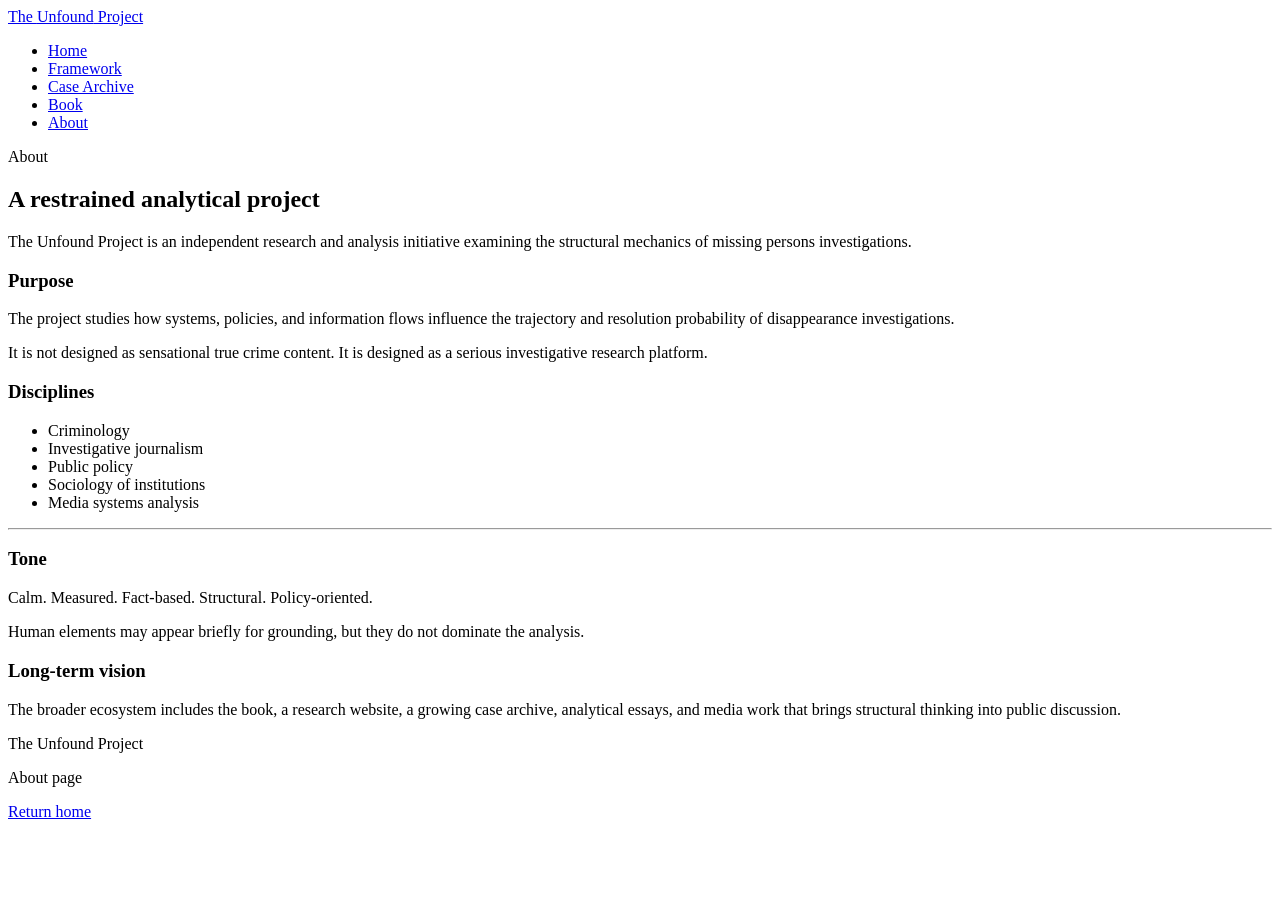
==== about.html @ e3934d45 "Add files via upload" ====
<!DOCTYPE html>
<html lang="en">
<head>
  <meta charset="UTF-8">
  <meta name="viewport" content="width=device-width, initial-scale=1.0">
  <title>About | The Unfound Project</title>
  <meta name="description" content="About The Unfound Project.">
  <link rel="stylesheet" href="assets/css/styles.css">
</head>
<body>
  <header class="site-header">
    <div class="container nav-wrap">
      <a class="brand" href="index.html">The <span>Unfound</span> Project</a>
      <nav>
        <ul>
          <li><a href="index.html">Home</a></li>
          <li><a href="framework.html">Framework</a></li>
          <li><a href="cases/index.html">Case Archive</a></li>
          <li><a href="book.html">Book</a></li>
          <li><a class="active" href="about.html">About</a></li>
        </ul>
      </nav>
    </div>
  </header>

  <section class="section">
    <div class="container">
      <div class="section-head">
        <div class="kicker">About</div>
        <h1 style="max-width:none;">A restrained analytical project</h1>
        <p class="lead">The Unfound Project is an independent research and analysis initiative examining the structural mechanics of missing persons investigations.</p>
      </div>
      <div class="grid two">
        <article class="card">
          <h3>Purpose</h3>
          <p>The project studies how systems, policies, and information flows influence the trajectory and resolution probability of disappearance investigations.</p>
          <p>It is not designed as sensational true crime content. It is designed as a serious investigative research platform.</p>
        </article>
        <article class="card">
          <h3>Disciplines</h3>
          <ul class="clean">
            <li>Criminology</li>
            <li>Investigative journalism</li>
            <li>Public policy</li>
            <li>Sociology of institutions</li>
            <li>Media systems analysis</li>
          </ul>
        </article>
      </div>
      <hr class="rule">
      <div class="grid two">
        <article class="card">
          <h3>Tone</h3>
          <p>Calm. Measured. Fact-based. Structural. Policy-oriented.</p>
          <p>Human elements may appear briefly for grounding, but they do not dominate the analysis.</p>
        </article>
        <article class="card">
          <h3>Long-term vision</h3>
          <p>The broader ecosystem includes the book, a research website, a growing case archive, analytical essays, and media work that brings structural thinking into public discussion.</p>
        </article>
      </div>
    </div>
  </section>

  <footer class="footer">
    <div class="container footer-grid">
      <div><div class="brand">The <span>Unfound</span> Project</div><p class="small">About page</p></div>
      <div class="small"><a href="index.html">Return home</a></div>
    </div>
  </footer>
</body>
</html>
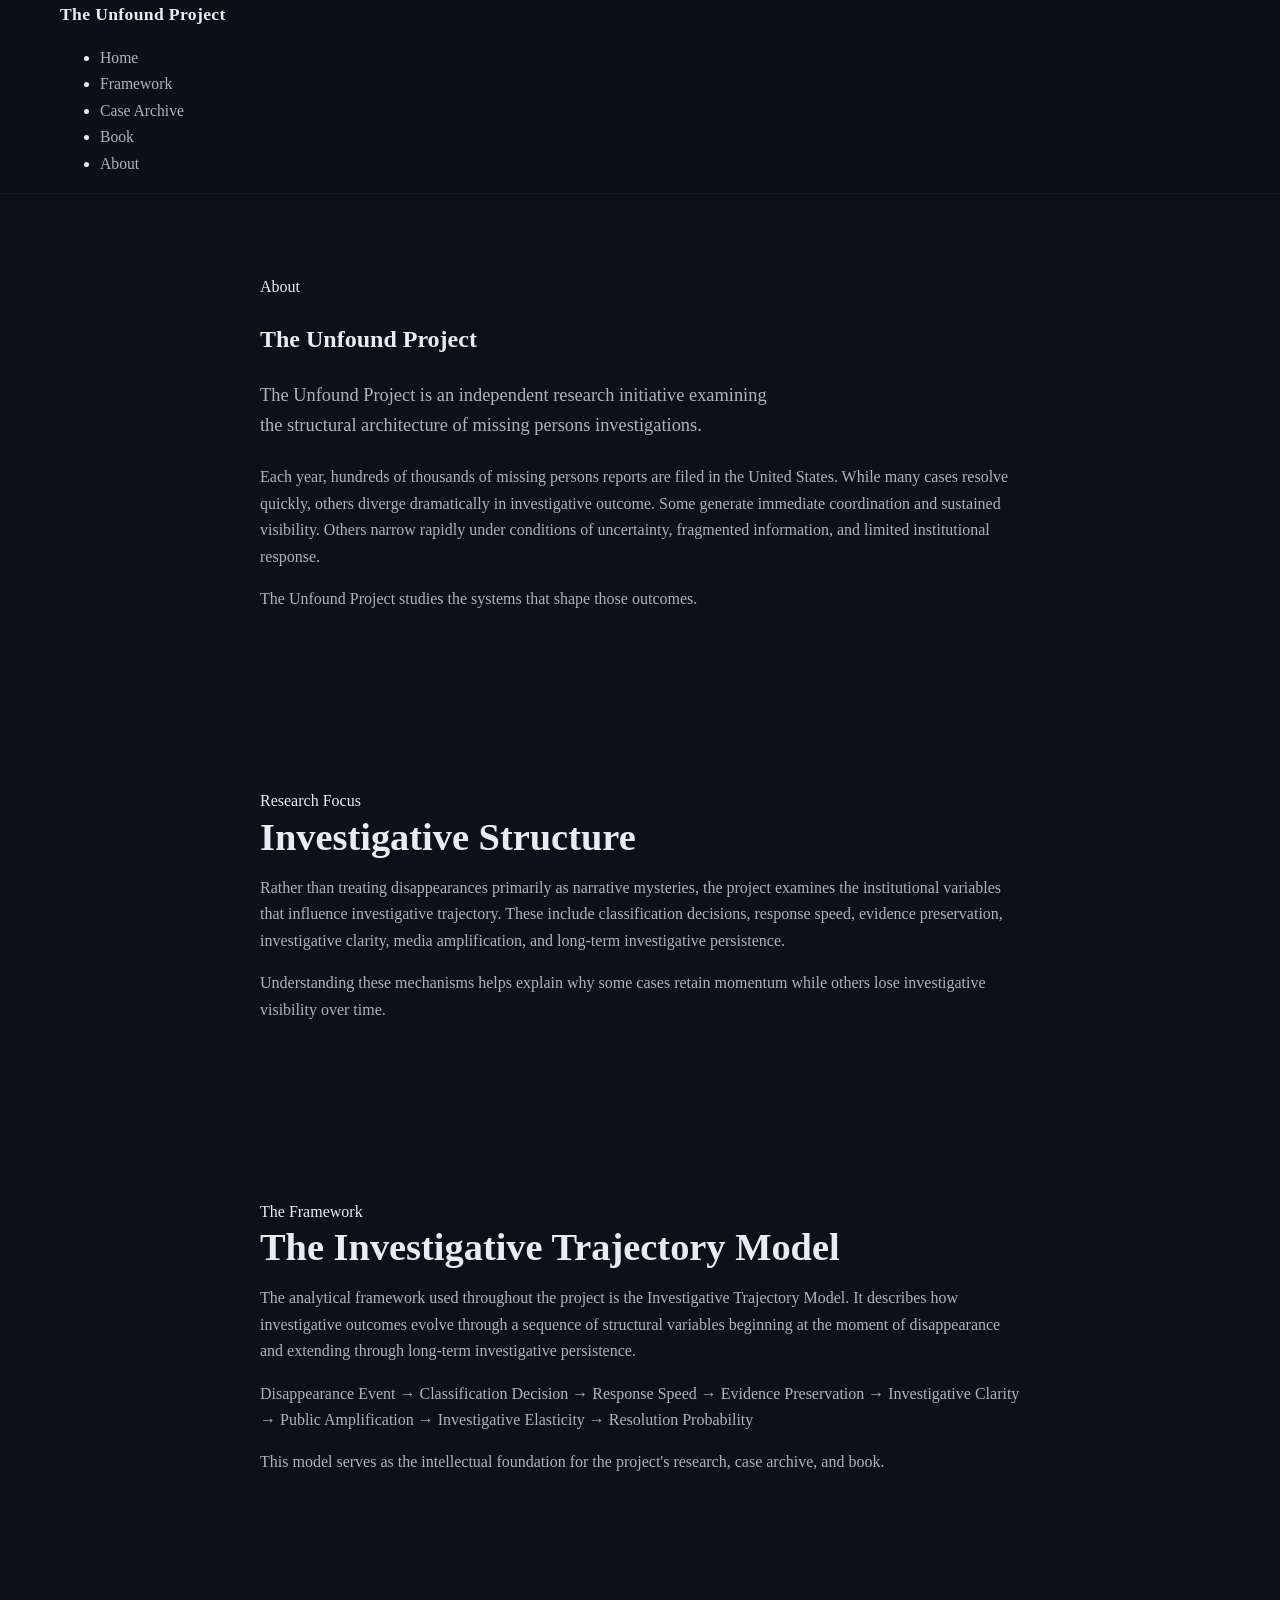
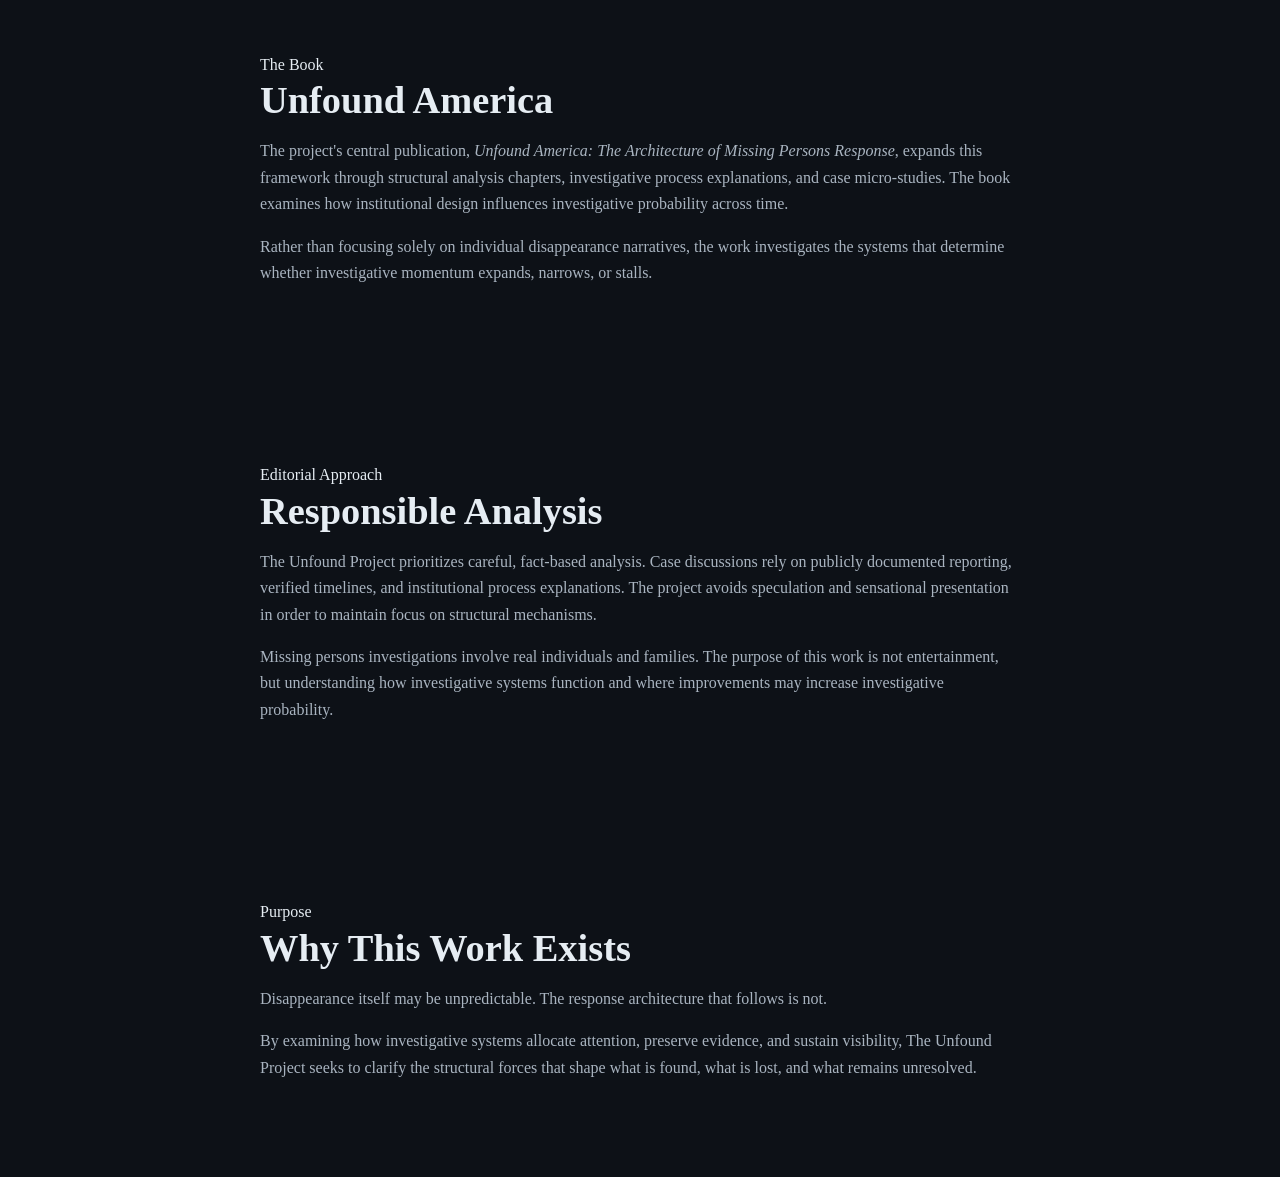
==== commit 0d742a6d: "Update about.html" ====
--- a/about.html
+++ b/about.html
@@ -1,72 +1,159 @@
 <!DOCTYPE html>
 <html lang="en">
 <head>
-  <meta charset="UTF-8">
-  <meta name="viewport" content="width=device-width, initial-scale=1.0">
-  <title>About | The Unfound Project</title>
-  <meta name="description" content="About The Unfound Project.">
-  <link rel="stylesheet" href="assets/css/styles.css">
+<meta charset="UTF-8">
+<meta name="viewport" content="width=device-width, initial-scale=1.0">
+<title>About | The Unfound Project</title>
+<link rel="stylesheet" href="styles.css">
 </head>
+
 <body>
-  <header class="site-header">
-    <div class="container nav-wrap">
-      <a class="brand" href="index.html">The <span>Unfound</span> Project</a>
-      <nav>
-        <ul>
-          <li><a href="index.html">Home</a></li>
-          <li><a href="framework.html">Framework</a></li>
-          <li><a href="cases/index.html">Case Archive</a></li>
-          <li><a href="book.html">Book</a></li>
-          <li><a class="active" href="about.html">About</a></li>
-        </ul>
-      </nav>
-    </div>
-  </header>
 
-  <section class="section">
-    <div class="container">
-      <div class="section-head">
-        <div class="kicker">About</div>
-        <h1 style="max-width:none;">A restrained analytical project</h1>
-        <p class="lead">The Unfound Project is an independent research and analysis initiative examining the structural mechanics of missing persons investigations.</p>
-      </div>
-      <div class="grid two">
-        <article class="card">
-          <h3>Purpose</h3>
-          <p>The project studies how systems, policies, and information flows influence the trajectory and resolution probability of disappearance investigations.</p>
-          <p>It is not designed as sensational true crime content. It is designed as a serious investigative research platform.</p>
-        </article>
-        <article class="card">
-          <h3>Disciplines</h3>
-          <ul class="clean">
-            <li>Criminology</li>
-            <li>Investigative journalism</li>
-            <li>Public policy</li>
-            <li>Sociology of institutions</li>
-            <li>Media systems analysis</li>
-          </ul>
-        </article>
-      </div>
-      <hr class="rule">
-      <div class="grid two">
-        <article class="card">
-          <h3>Tone</h3>
-          <p>Calm. Measured. Fact-based. Structural. Policy-oriented.</p>
-          <p>Human elements may appear briefly for grounding, but they do not dominate the analysis.</p>
-        </article>
-        <article class="card">
-          <h3>Long-term vision</h3>
-          <p>The broader ecosystem includes the book, a research website, a growing case archive, analytical essays, and media work that brings structural thinking into public discussion.</p>
-        </article>
-      </div>
-    </div>
-  </section>
+<header class="site-header">
+<div class="container nav-wrap">
 
-  <footer class="footer">
-    <div class="container footer-grid">
-      <div><div class="brand">The <span>Unfound</span> Project</div><p class="small">About page</p></div>
-      <div class="small"><a href="index.html">Return home</a></div>
-    </div>
-  </footer>
+<a class="brand" href="index.html">
+The <span>Unfound</span> Project
+</a>
+
+<nav>
+<ul>
+<li><a href="index.html">Home</a></li>
+<li><a href="framework.html">Framework</a></li>
+<li><a href="cases.html">Case Archive</a></li>
+<li><a href="book.html">Book</a></li>
+<li><a class="active" href="about.html">About</a></li>
+</ul>
+</nav>
+
+</div>
+</header>
+
+<main>
+
+<section class="section">
+<div class="container narrow">
+
+<div class="kicker">About</div>
+<h1>The Unfound Project</h1>
+
+<p class="lead">
+The Unfound Project is an independent research initiative examining the structural architecture of missing persons investigations.
+</p>
+
+<p>
+Each year, hundreds of thousands of missing persons reports are filed in the United States. While many cases resolve quickly, others diverge dramatically in investigative outcome. Some generate immediate coordination and sustained visibility. Others narrow rapidly under conditions of uncertainty, fragmented information, and limited institutional response.
+</p>
+
+<p>
+The Unfound Project studies the systems that shape those outcomes.
+</p>
+
+</div>
+</section>
+
+
+<section class="section alt">
+<div class="container narrow">
+
+<div class="kicker">Research Focus</div>
+<h2>Investigative Structure</h2>
+
+<p>
+Rather than treating disappearances primarily as narrative mysteries, the project examines the institutional variables that influence investigative trajectory. These include classification decisions, response speed, evidence preservation, investigative clarity, media amplification, and long-term investigative persistence.
+</p>
+
+<p>
+Understanding these mechanisms helps explain why some cases retain momentum while others lose investigative visibility over time.
+</p>
+
+</div>
+</section>
+
+
+<section class="section">
+<div class="container narrow">
+
+<div class="kicker">The Framework</div>
+<h2>The Investigative Trajectory Model</h2>
+
+<p>
+The analytical framework used throughout the project is the Investigative Trajectory Model. It describes how investigative outcomes evolve through a sequence of structural variables beginning at the moment of disappearance and extending through long-term investigative persistence.
+</p>
+
+<p>
+Disappearance Event  
+→ Classification Decision  
+→ Response Speed  
+→ Evidence Preservation  
+→ Investigative Clarity  
+→ Public Amplification  
+→ Investigative Elasticity  
+→ Resolution Probability
+</p>
+
+<p>
+This model serves as the intellectual foundation for the project's research, case archive, and book.
+</p>
+
+</div>
+</section>
+
+
+<section class="section alt">
+<div class="container narrow">
+
+<div class="kicker">The Book</div>
+<h2>Unfound America</h2>
+
+<p>
+The project's central publication, <em>Unfound America: The Architecture of Missing Persons Response</em>, expands this framework through structural analysis chapters, investigative process explanations, and case micro-studies. The book examines how institutional design influences investigative probability across time.
+</p>
+
+<p>
+Rather than focusing solely on individual disappearance narratives, the work investigates the systems that determine whether investigative momentum expands, narrows, or stalls.
+</p>
+
+</div>
+</section>
+
+
+<section class="section">
+<div class="container narrow">
+
+<div class="kicker">Editorial Approach</div>
+<h2>Responsible Analysis</h2>
+
+<p>
+The Unfound Project prioritizes careful, fact-based analysis. Case discussions rely on publicly documented reporting, verified timelines, and institutional process explanations. The project avoids speculation and sensational presentation in order to maintain focus on structural mechanisms.
+</p>
+
+<p>
+Missing persons investigations involve real individuals and families. The purpose of this work is not entertainment, but understanding how investigative systems function and where improvements may increase investigative probability.
+</p>
+
+</div>
+</section>
+
+
+<section class="section alt">
+<div class="container narrow">
+
+<div class="kicker">Purpose</div>
+<h2>Why This Work Exists</h2>
+
+<p>
+Disappearance itself may be unpredictable. The response architecture that follows is not.
+</p>
+
+<p>
+By examining how investigative systems allocate attention, preserve evidence, and sustain visibility, The Unfound Project seeks to clarify the structural forces that shape what is found, what is lost, and what remains unresolved.
+</p>
+
+</div>
+</section>
+
+</main>
+
 </body>
 </html>
--- a/styles.css
+++ b/styles.css
@@ -0,0 +1,463 @@
+:root {
+  --bg: #0d1117;
+  --bg-soft: #111827;
+  --panel: #161b22;
+  --panel-2: #1c2330;
+  --text: #e6edf3;
+  --muted: #a9b4c0;
+  --line: #2b3442;
+  --accent: #d8b36a;
+  --accent-soft: rgba(216, 179, 106, 0.12);
+  --max: 1160px;
+  --narrow: 760px;
+  --radius: 18px;
+  --shadow: 0 20px 60px rgba(0, 0, 0, 0.35);
+}
+
+* {
+  box-sizing: border-box;
+}
+
+html {
+  scroll-behavior: smooth;
+}
+
+body {
+  margin: 0;
+  font-family: Georgia, "Times New Roman", serif;
+  background: var(--bg);
+  color: var(--text);
+  line-height: 1.65;
+}
+
+a {
+  color: inherit;
+  text-decoration: none;
+}
+
+.container {
+  width: min(var(--max), calc(100% - 2rem));
+  margin: 0 auto;
+}
+
+.narrow {
+  width: min(var(--narrow), 100%);
+}
+
+.site-header {
+  position: sticky;
+  top: 0;
+  z-index: 20;
+  background: rgba(13, 17, 23, 0.9);
+  backdrop-filter: blur(12px);
+  border-bottom: 1px solid rgba(255, 255, 255, 0.05);
+}
+
+.nav {
+  display: flex;
+  justify-content: space-between;
+  align-items: center;
+  min-height: 72px;
+  gap: 1rem;
+}
+
+.brand {
+  font-size: 1.1rem;
+  font-weight: 700;
+  letter-spacing: 0.02em;
+}
+
+nav {
+  display: flex;
+  gap: 1.25rem;
+  flex-wrap: wrap;
+}
+
+nav a {
+  color: var(--muted);
+  font-size: 0.98rem;
+}
+
+nav a:hover,
+.footer-links a:hover,
+.text-link:hover {
+  color: var(--text);
+}
+
+.hero {
+  padding: 6rem 0 4rem;
+  background:
+    radial-gradient(circle at top right, rgba(216, 179, 106, 0.16), transparent 34%),
+    linear-gradient(180deg, #0f1520 0%, var(--bg) 70%);
+}
+
+.hero-grid {
+  display: grid;
+  grid-template-columns: 1.15fr 0.85fr;
+  gap: 2rem;
+  align-items: center;
+}
+
+.eyebrow,
+.section-kicker,
+.panel-label {
+  color: var(--accent);
+  text-transform: uppercase;
+  letter-spacing: 0.12em;
+  font-size: 0.75rem;
+  font-weight: 700;
+  margin: 0 0 0.9rem;
+}
+
+.hero h1 {
+  font-size: clamp(2.4rem, 5vw, 4.4rem);
+  line-height: 1.08;
+  margin: 0 0 1.2rem;
+  max-width: 12ch;
+}
+
+.lead {
+  color: var(--muted);
+  font-size: 1.15rem;
+  max-width: 58ch;
+  margin-bottom: 1.5rem;
+}
+
+.thesis {
+  font-size: 1.25rem;
+  margin-bottom: 1.8rem;
+}
+
+.thesis span {
+  color: var(--accent);
+}
+
+.hero-actions {
+  display: flex;
+  flex-wrap: wrap;
+  gap: 0.9rem;
+}
+
+.button {
+  display: inline-block;
+  padding: 0.9rem 1.25rem;
+  border-radius: 999px;
+  font-size: 0.95rem;
+  font-weight: 700;
+  transition: transform 0.2s ease, opacity 0.2s ease, background 0.2s ease;
+}
+
+.button:hover {
+  transform: translateY(-1px);
+}
+
+.button.primary {
+  background: var(--accent);
+  color: #111;
+}
+
+.button.secondary {
+  background: transparent;
+  color: var(--text);
+  border: 1px solid var(--line);
+}
+
+.hero-panel .panel,
+.book-card,
+.framework-card,
+.case-card {
+  background: linear-gradient(180deg, var(--panel) 0%, var(--panel-2) 100%);
+  border: 1px solid var(--line);
+  border-radius: var(--radius);
+  box-shadow: var(--shadow);
+}
+
+.panel {
+  padding: 1.5rem;
+}
+
+.panel h2 {
+  margin: 0 0 1rem;
+  font-size: 1.3rem;
+}
+
+.trajectory {
+  list-style: none;
+  padding: 0;
+  margin: 0;
+}
+
+.trajectory li {
+  position: relative;
+  padding: 0.8rem 0 0.8rem 1rem;
+  border-bottom: 1px solid rgba(255, 255, 255, 0.06);
+}
+
+.trajectory li:last-child {
+  border-bottom: none;
+}
+
+.trajectory li::before {
+  content: "↓";
+  position: absolute;
+  left: 0;
+  color: var(--accent);
+}
+
+.section {
+  padding: 5rem 0;
+}
+
+.section-dark {
+  background: var(--bg-soft);
+  border-top: 1px solid rgba(255, 255, 255, 0.04);
+  border-bottom: 1px solid rgba(255, 255, 255, 0.04);
+}
+
+.section-heading {
+  margin-bottom: 2rem;
+  max-width: 58ch;
+}
+
+.section h2 {
+  font-size: clamp(1.9rem, 3vw, 3rem);
+  line-height: 1.15;
+  margin: 0 0 1rem;
+}
+
+.section p {
+  color: var(--muted);
+}
+
+.framework-grid,
+.case-grid {
+  display: grid;
+  grid-template-columns: repeat(3, 1fr);
+  gap: 1.25rem;
+}
+
+.framework-card,
+.case-card {
+  padding: 1.4rem;
+}
+
+.step-number {
+  display: inline-block;
+  margin-bottom: 0.8rem;
+  color: var(--accent);
+  font-size: 0.85rem;
+  font-weight: 700;
+  letter-spacing: 0.08em;
+}
+
+.framework-card h3,
+.case-card h3 {
+  margin: 0 0 0.7rem;
+  font-size: 1.15rem;
+}
+
+.center-link {
+  margin-top: 1.5rem;
+}
+
+.text-link {
+  color: var(--accent);
+  font-weight: 700;
+}
+
+.two-col {
+  display: grid;
+  grid-template-columns: 1fr 0.8fr;
+  gap: 2rem;
+  align-items: center;
+}
+
+.book-subtitle {
+  color: var(--accent) !important;
+  font-style: italic;
+  margin-top: -0.2rem;
+}
+
+.book-cover-placeholder {
+  aspect-ratio: 2 / 3;
+  width: 100%;
+  max-width: 320px;
+  margin-left: auto;
+  border-radius: 20px;
+  border: 1px solid var(--line);
+  background:
+    linear-gradient(180deg, rgba(216, 179, 106, 0.12), rgba(255, 255, 255, 0.02)),
+    #11161f;
+  display: grid;
+  place-items: center;
+  box-shadow: var(--shadow);
+}
+
+.book-cover-inner {
+  width: calc(100% - 2rem);
+  height: calc(100% - 2rem);
+  border: 1px solid rgba(216, 179, 106, 0.3);
+  border-radius: 14px;
+  padding: 1.5rem;
+  display: flex;
+  flex-direction: column;
+  justify-content: space-between;
+}
+
+.cover-top {
+  color: var(--text);
+  font-weight: 700;
+  font-size: 1.55rem;
+  line-height: 1.1;
+  letter-spacing: 0.03em;
+}
+
+.cover-middle {
+  color: var(--muted);
+  font-size: 0.95rem;
+}
+
+.cover-bottom {
+  color: var(--accent);
+  font-size: 0.9rem;
+  text-transform: uppercase;
+  letter-spacing: 0.08em;
+}
+
+.tag-list {
+  display: flex;
+  flex-wrap: wrap;
+  gap: 0.75rem;
+  margin-top: 1.2rem;
+}
+
+.tag-list span {
+  border: 1px solid var(--line);
+  background: var(--accent-soft);
+  color: var(--text);
+  padding: 0.65rem 0.9rem;
+  border-radius: 999px;
+  font-size: 0.92rem;
+}
+
+.site-footer {
+  padding: 2rem 0 3rem;
+  border-top: 1px solid rgba(255, 255, 255, 0.05);
+  background: #0a0f15;
+}
+
+.footer-inner {
+  display: flex;
+  justify-content: space-between;
+  gap: 1.5rem;
+  align-items: flex-start;
+}
+
+.footer-inner p {
+  margin: 0.45rem 0 0;
+  color: var(--muted);
+}
+
+.footer-links {
+  display: flex;
+  gap: 1rem;
+  flex-wrap: wrap;
+  color: var(--muted);
+}
+
+@media (max-width: 960px) {
+  .hero-grid,
+  .two-col,
+  .framework-grid,
+  .case-grid {
+    grid-template-columns: 1fr;
+  }
+
+  .hero {
+    padding-top: 4.5rem;
+  }
+
+  .hero h1 {
+    max-width: 100%;
+  }
+
+  .book-cover-placeholder {
+    margin-left: 0;
+  }
+
+  .footer-inner {
+    flex-direction: column;
+  }
+}
+
+@media (max-width: 640px) {
+  .nav {
+    flex-direction: column;
+    align-items: flex-start;
+    padding: 0.9rem 0;
+  }
+
+  nav {
+    gap: 0.8rem;
+  }
+
+  .section,
+  .hero {
+    padding-left: 0;
+    padding-right: 0;
+  }
+}
+.diagram{
+display:flex;
+flex-direction:column;
+align-items:center;
+gap:.6rem;
+margin-top:2rem;
+}
+
+.diagram-step{
+width:min(520px,100%);
+padding:1rem 1.3rem;
+text-align:center;
+border-radius:14px;
+background:linear-gradient(180deg,var(--panel) 0%,var(--panel-2) 100%);
+border:1px solid var(--line);
+box-shadow:var(--shadow);
+font-weight:700;
+}
+
+.diagram-arrow{
+font-size:1.4rem;
+color:var(--accent);
+line-height:1;
+}
+
+.figure img{
+  max-width: 900px;
+  width: 100%;
+  height: auto;
+  display: block;
+  margin: 0 auto;
+  border-radius: 10px;
+}
+
+.book-cover-live{
+  width:100%;
+  max-width:420px;
+  height:auto;
+  display:block;
+  margin-left:auto;
+  border-radius:18px;
+  box-shadow:0 25px 60px rgba(0,0,0,.45);
+}
+
+.hero-book-cover{
+  width:100%;
+  max-width:420px;
+  height:auto;
+  display:block;
+  margin-left:auto;
+  border-radius:22px;
+  box-shadow:0 30px 80px rgba(0,0,0,.5);
+  border:1px solid var(--line);
+}
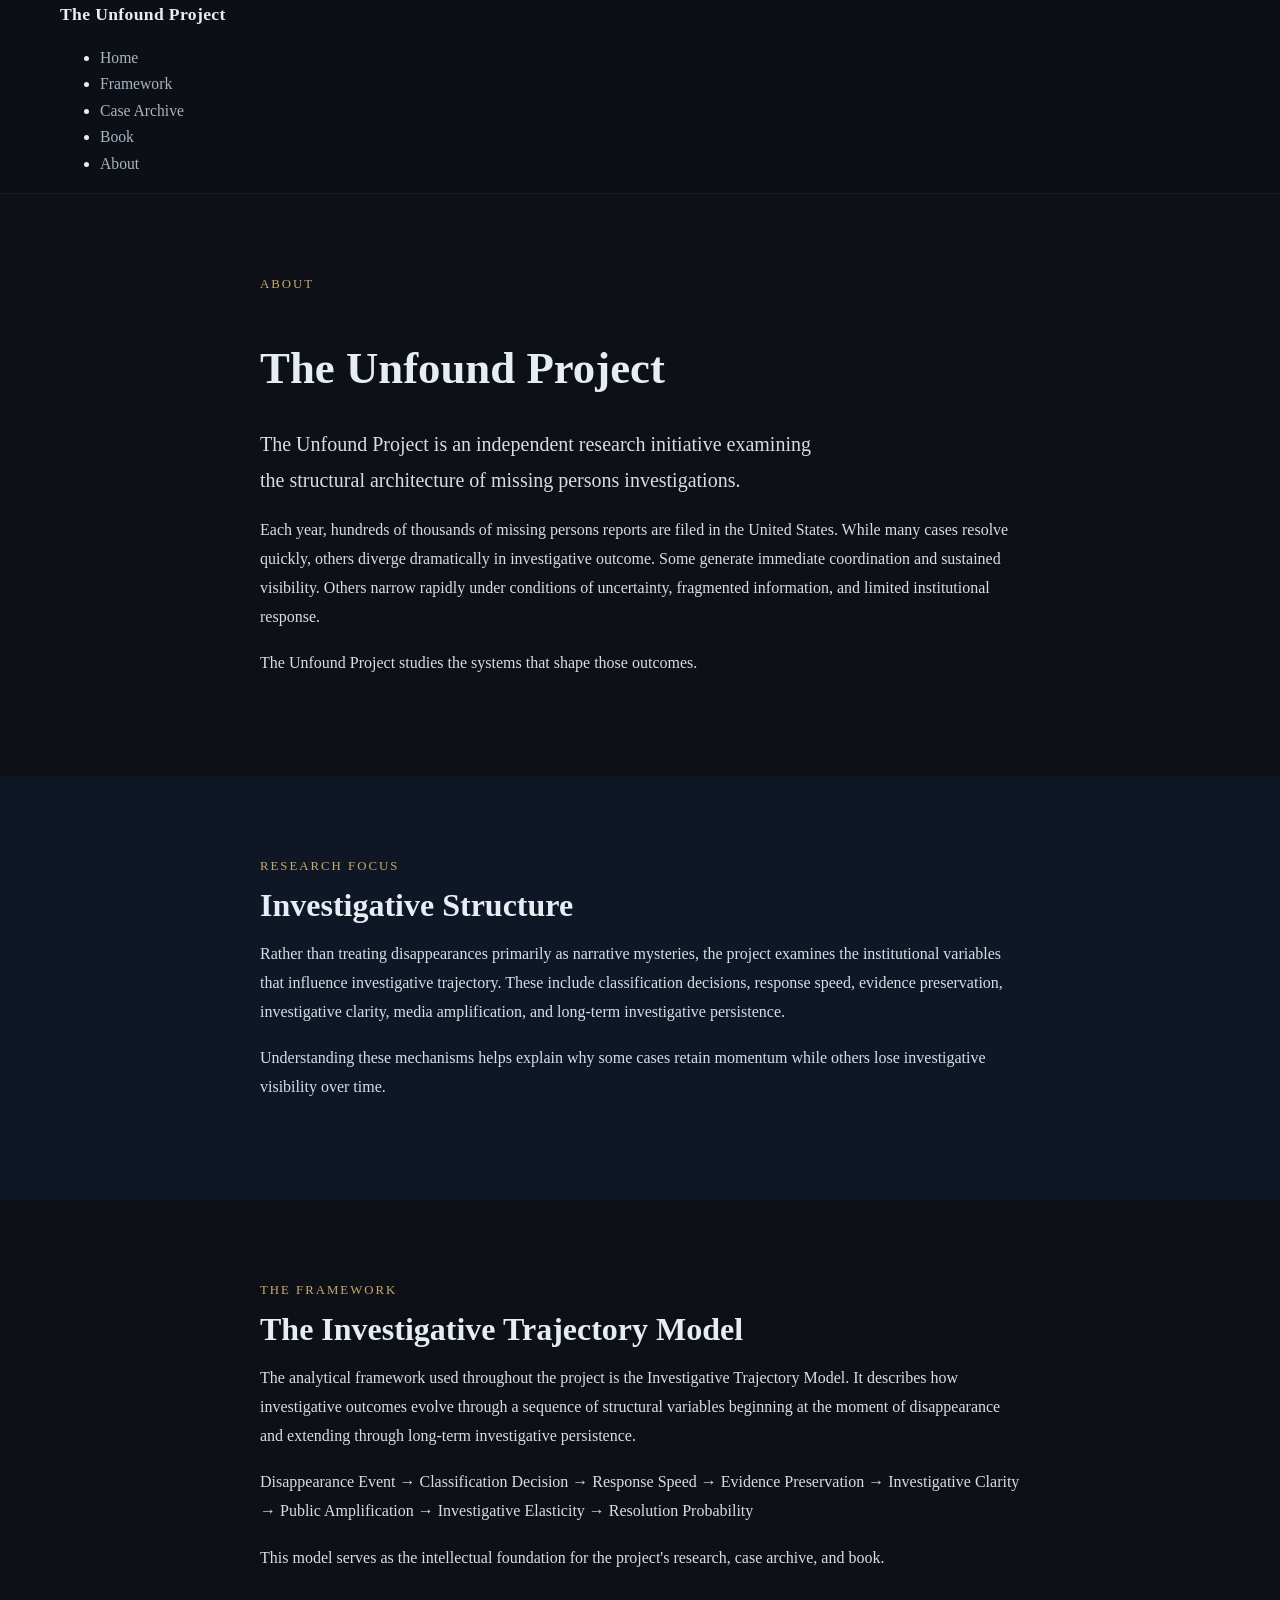
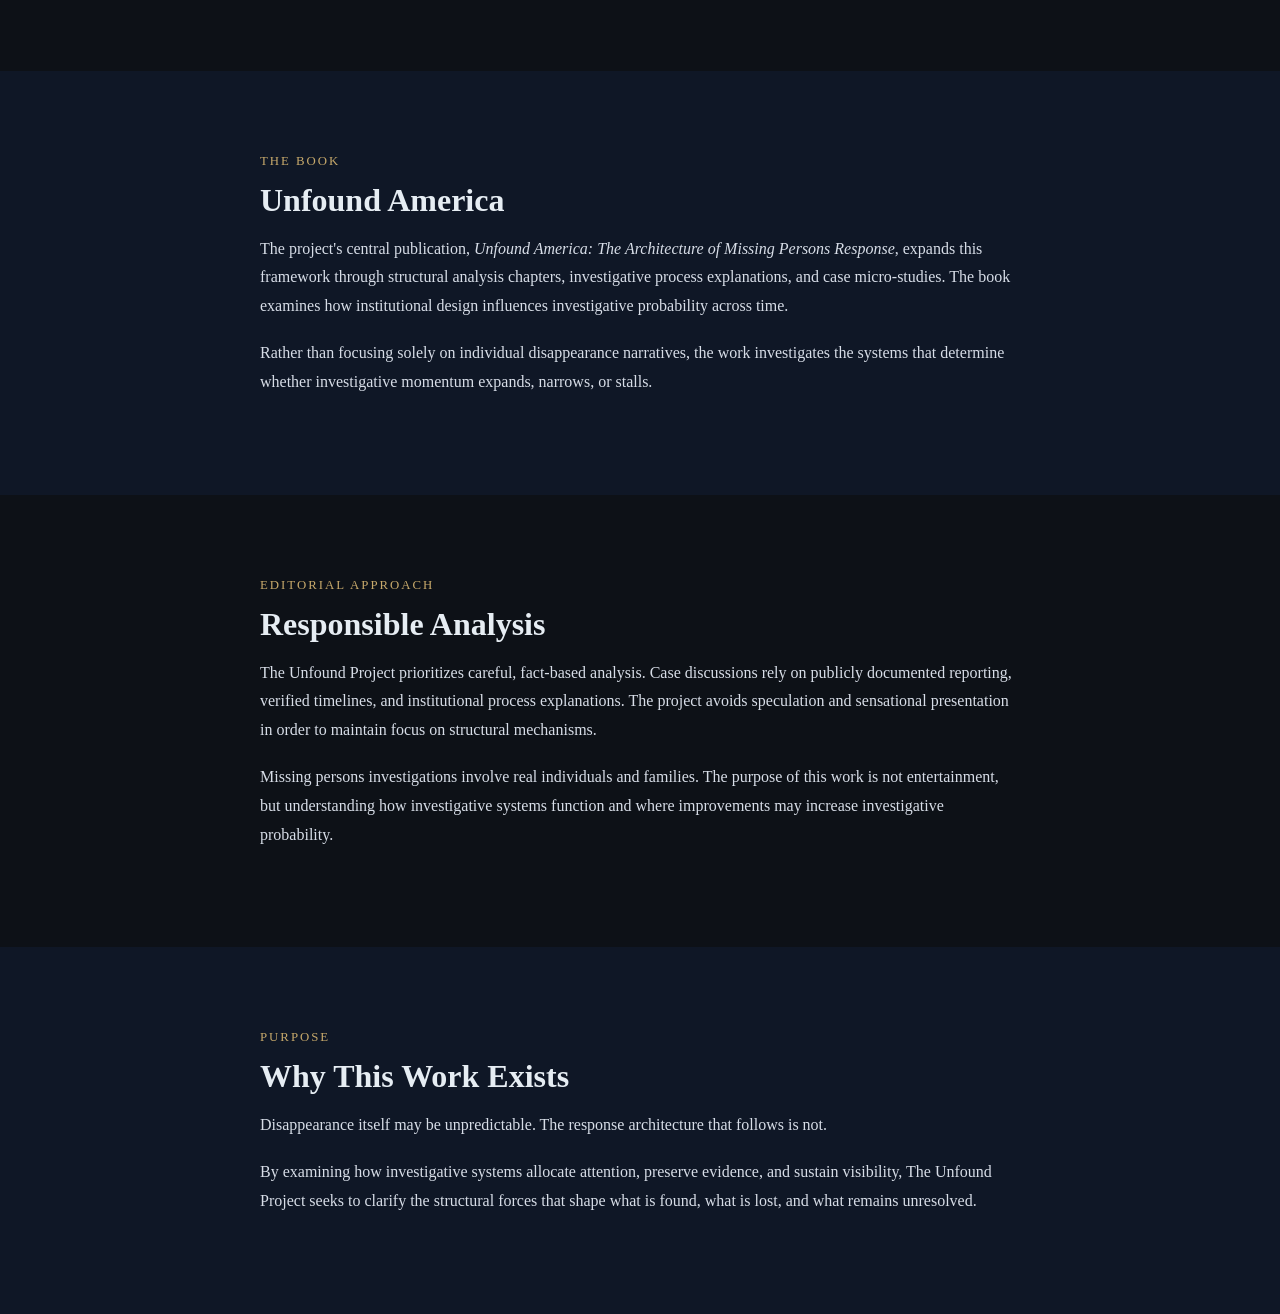
==== commit 5c593493: "Update about.html" ====
--- a/about.html
+++ b/about.html
@@ -6,7 +6,12 @@
 <title>About | The Unfound Project</title>
 <link rel="stylesheet" href="styles.css">
 </head>
-
+<meta charset="UTF-8">
+<meta name="viewport" content="width=device-width, initial-scale=1.0">
+<title>About | The Unfound Project</title>
+<link rel="stylesheet" href="styles.css">
+</head>
+  
 <body>
 
 <header class="site-header">
--- a/styles.css
+++ b/styles.css
@@ -461,3 +461,47 @@
   box-shadow:0 30px 80px rgba(0,0,0,.5);
   border:1px solid var(--line);
 }
+
+.section{
+padding:80px 20px;
+}
+
+.section.alt{
+background:#0f1726;
+}
+
+.narrow{
+max-width:800px;
+margin:auto;
+}
+
+.kicker{
+text-transform:uppercase;
+letter-spacing:2px;
+font-size:.8rem;
+color:#c7a96b;
+margin-bottom:10px;
+}
+
+.lead{
+font-size:1.25rem;
+line-height:1.7;
+color:#e3e8ef;
+margin-bottom:20px;
+}
+
+.section h1{
+font-size:2.8rem;
+margin-bottom:20px;
+}
+
+.section h2{
+font-size:2rem;
+margin-bottom:15px;
+}
+
+.section p{
+line-height:1.8;
+margin-bottom:18px;
+color:#d7dde7;
+}
--- a/styles.css
+++ b/styles.css
@@ -461,3 +461,47 @@
   box-shadow:0 30px 80px rgba(0,0,0,.5);
   border:1px solid var(--line);
 }
+
+.section{
+padding:80px 20px;
+}
+
+.section.alt{
+background:#0f1726;
+}
+
+.narrow{
+max-width:800px;
+margin:auto;
+}
+
+.kicker{
+text-transform:uppercase;
+letter-spacing:2px;
+font-size:.8rem;
+color:#c7a96b;
+margin-bottom:10px;
+}
+
+.lead{
+font-size:1.25rem;
+line-height:1.7;
+color:#e3e8ef;
+margin-bottom:20px;
+}
+
+.section h1{
+font-size:2.8rem;
+margin-bottom:20px;
+}
+
+.section h2{
+font-size:2rem;
+margin-bottom:15px;
+}
+
+.section p{
+line-height:1.8;
+margin-bottom:18px;
+color:#d7dde7;
+}
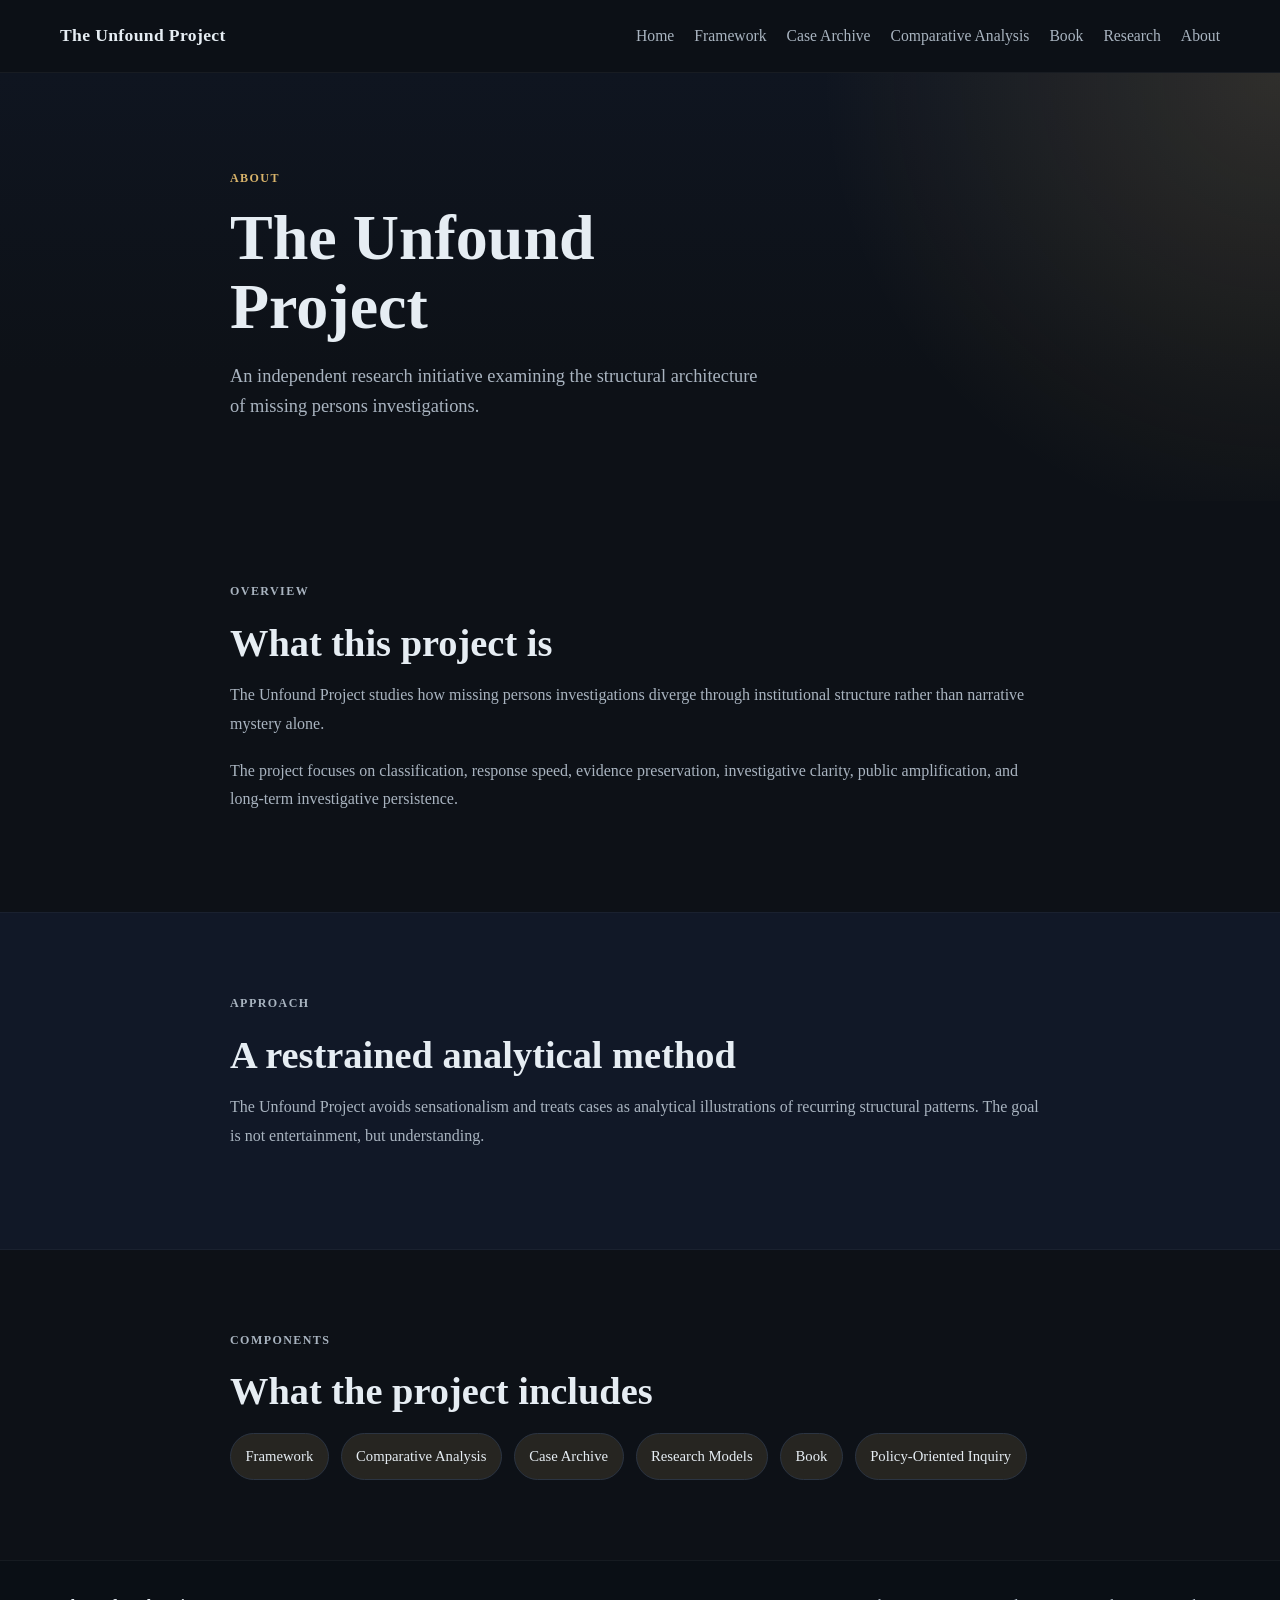
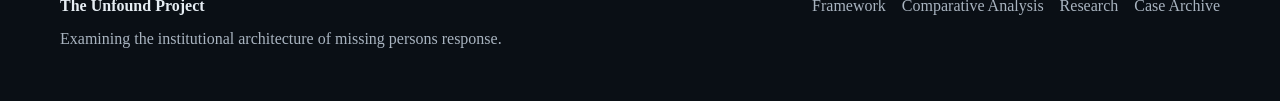
==== commit cca34410: "Update about.html" ====
--- a/about.html
+++ b/about.html
@@ -1,164 +1,98 @@
 <!DOCTYPE html>
 <html lang="en">
 <head>
-<meta charset="UTF-8">
-<meta name="viewport" content="width=device-width, initial-scale=1.0">
-<title>About | The Unfound Project</title>
-<link rel="stylesheet" href="styles.css">
+  <meta charset="UTF-8" />
+  <meta name="viewport" content="width=device-width, initial-scale=1.0" />
+  <title>About | The Unfound Project</title>
+  <meta
+    name="description"
+    content="About The Unfound Project, an independent research initiative examining the structural architecture of missing persons investigations."
+  />
+  <link rel="stylesheet" href="styles.css" />
 </head>
-<meta charset="UTF-8">
-<meta name="viewport" content="width=device-width, initial-scale=1.0">
-<title>About | The Unfound Project</title>
-<link rel="stylesheet" href="styles.css">
-</head>
-  
 <body>
+  <header class="site-header">
+    <div class="container nav">
+      <div class="brand">The Unfound Project</div>
+      <nav>
+        <a href="index.html">Home</a>
+        <a href="framework.html">Framework</a>
+        <a href="cases.html">Case Archive</a>
+        <a href="analysis.html">Comparative Analysis</a>
+        <a href="book.html">Book</a>
+        <a href="research.html">Research</a>
+        <a href="about.html">About</a>
+      </nav>
+    </div>
+  </header>
 
-<header class="site-header">
-<div class="container nav-wrap">
+  <main>
+    <section class="hero research-hero">
+      <div class="container narrow">
+        <p class="eyebrow">About</p>
+        <h1>The Unfound Project</h1>
+        <p class="lead">
+          An independent research initiative examining the structural architecture of missing persons investigations.
+        </p>
+      </div>
+    </section>
 
-<a class="brand" href="index.html">
-The <span>Unfound</span> Project
-</a>
+    <section class="section">
+      <div class="container narrow">
+        <p class="section-kicker">Overview</p>
+        <h2>What this project is</h2>
+        <p>
+          The Unfound Project studies how missing persons investigations diverge through
+          institutional structure rather than narrative mystery alone.
+        </p>
+        <p>
+          The project focuses on classification, response speed, evidence preservation,
+          investigative clarity, public amplification, and long-term investigative persistence.
+        </p>
+      </div>
+    </section>
 
-<nav>
-<ul>
-<li><a href="index.html">Home</a></li>
-<li><a href="framework.html">Framework</a></li>
-<li><a href="cases.html">Case Archive</a></li>
-<li><a href="book.html">Book</a></li>
-<li><a class="active" href="about.html">About</a></li>
-</ul>
-</nav>
+    <section class="section section-dark">
+      <div class="container narrow">
+        <p class="section-kicker">Approach</p>
+        <h2>A restrained analytical method</h2>
+        <p>
+          The Unfound Project avoids sensationalism and treats cases as analytical
+          illustrations of recurring structural patterns. The goal is not entertainment,
+          but understanding.
+        </p>
+      </div>
+    </section>
 
-</div>
-</header>
+    <section class="section">
+      <div class="container narrow">
+        <p class="section-kicker">Components</p>
+        <h2>What the project includes</h2>
+        <div class="tag-list">
+          <span>Framework</span>
+          <span>Comparative Analysis</span>
+          <span>Case Archive</span>
+          <span>Research Models</span>
+          <span>Book</span>
+          <span>Policy-Oriented Inquiry</span>
+        </div>
+      </div>
+    </section>
+  </main>
 
-<main>
-
-<section class="section">
-<div class="container narrow">
-
-<div class="kicker">About</div>
-<h1>The Unfound Project</h1>
-
-<p class="lead">
-The Unfound Project is an independent research initiative examining the structural architecture of missing persons investigations.
-</p>
-
-<p>
-Each year, hundreds of thousands of missing persons reports are filed in the United States. While many cases resolve quickly, others diverge dramatically in investigative outcome. Some generate immediate coordination and sustained visibility. Others narrow rapidly under conditions of uncertainty, fragmented information, and limited institutional response.
-</p>
-
-<p>
-The Unfound Project studies the systems that shape those outcomes.
-</p>
-
-</div>
-</section>
-
-
-<section class="section alt">
-<div class="container narrow">
-
-<div class="kicker">Research Focus</div>
-<h2>Investigative Structure</h2>
-
-<p>
-Rather than treating disappearances primarily as narrative mysteries, the project examines the institutional variables that influence investigative trajectory. These include classification decisions, response speed, evidence preservation, investigative clarity, media amplification, and long-term investigative persistence.
-</p>
-
-<p>
-Understanding these mechanisms helps explain why some cases retain momentum while others lose investigative visibility over time.
-</p>
-
-</div>
-</section>
-
-
-<section class="section">
-<div class="container narrow">
-
-<div class="kicker">The Framework</div>
-<h2>The Investigative Trajectory Model</h2>
-
-<p>
-The analytical framework used throughout the project is the Investigative Trajectory Model. It describes how investigative outcomes evolve through a sequence of structural variables beginning at the moment of disappearance and extending through long-term investigative persistence.
-</p>
-
-<p>
-Disappearance Event  
-→ Classification Decision  
-→ Response Speed  
-→ Evidence Preservation  
-→ Investigative Clarity  
-→ Public Amplification  
-→ Investigative Elasticity  
-→ Resolution Probability
-</p>
-
-<p>
-This model serves as the intellectual foundation for the project's research, case archive, and book.
-</p>
-
-</div>
-</section>
-
-
-<section class="section alt">
-<div class="container narrow">
-
-<div class="kicker">The Book</div>
-<h2>Unfound America</h2>
-
-<p>
-The project's central publication, <em>Unfound America: The Architecture of Missing Persons Response</em>, expands this framework through structural analysis chapters, investigative process explanations, and case micro-studies. The book examines how institutional design influences investigative probability across time.
-</p>
-
-<p>
-Rather than focusing solely on individual disappearance narratives, the work investigates the systems that determine whether investigative momentum expands, narrows, or stalls.
-</p>
-
-</div>
-</section>
-
-
-<section class="section">
-<div class="container narrow">
-
-<div class="kicker">Editorial Approach</div>
-<h2>Responsible Analysis</h2>
-
-<p>
-The Unfound Project prioritizes careful, fact-based analysis. Case discussions rely on publicly documented reporting, verified timelines, and institutional process explanations. The project avoids speculation and sensational presentation in order to maintain focus on structural mechanisms.
-</p>
-
-<p>
-Missing persons investigations involve real individuals and families. The purpose of this work is not entertainment, but understanding how investigative systems function and where improvements may increase investigative probability.
-</p>
-
-</div>
-</section>
-
-
-<section class="section alt">
-<div class="container narrow">
-
-<div class="kicker">Purpose</div>
-<h2>Why This Work Exists</h2>
-
-<p>
-Disappearance itself may be unpredictable. The response architecture that follows is not.
-</p>
-
-<p>
-By examining how investigative systems allocate attention, preserve evidence, and sustain visibility, The Unfound Project seeks to clarify the structural forces that shape what is found, what is lost, and what remains unresolved.
-</p>
-
-</div>
-</section>
-
-</main>
-
+  <footer class="site-footer">
+    <div class="container footer-inner">
+      <div>
+        <strong>The Unfound Project</strong>
+        <p>Examining the institutional architecture of missing persons response.</p>
+      </div>
+      <div class="footer-links">
+        <a href="framework.html">Framework</a>
+        <a href="analysis.html">Comparative Analysis</a>
+        <a href="research.html">Research</a>
+        <a href="cases.html">Case Archive</a>
+      </div>
+    </div>
+  </footer>
 </body>
 </html>
--- a/styles.css
+++ b/styles.css
@@ -9,7 +9,7 @@
   --accent: #d8b36a;
   --accent-soft: rgba(216, 179, 106, 0.12);
   --max: 1160px;
-  --narrow: 760px;
+  --narrow: 820px;
   --radius: 18px;
   --shadow: 0 20px 60px rgba(0, 0, 0, 0.35);
 }
@@ -35,6 +35,12 @@
   text-decoration: none;
 }
 
+img {
+  max-width: 100%;
+  height: auto;
+  display: block;
+}
+
 .container {
   width: min(var(--max), calc(100% - 2rem));
   margin: 0 auto;
@@ -42,7 +48,10 @@
 
 .narrow {
   width: min(var(--narrow), 100%);
-}
+  margin: 0 auto;
+}
+
+/* HEADER */
 
 .site-header {
   position: sticky;
@@ -76,6 +85,7 @@
 nav a {
   color: var(--muted);
   font-size: 0.98rem;
+  transition: color 0.2s ease;
 }
 
 nav a:hover,
@@ -83,6 +93,40 @@
 .text-link:hover {
   color: var(--text);
 }
+
+/* TYPOGRAPHY */
+
+.eyebrow,
+.section-kicker,
+.panel-label,
+.kicker,
+.meta-label {
+  color: var(--accent);
+  text-transform: uppercase;
+  letter-spacing: 0.12em;
+  font-size: 0.75rem;
+  font-weight: 700;
+  margin: 0 0 0.9rem;
+}
+
+.section h1 {
+  font-size: 2.8rem;
+  margin: 0 0 20px;
+}
+
+.section h2 {
+  font-size: clamp(1.9rem, 3vw, 3rem);
+  line-height: 1.15;
+  margin: 0 0 1rem;
+}
+
+.section p {
+  color: var(--muted);
+  line-height: 1.8;
+  margin-bottom: 18px;
+}
+
+/* HERO */
 
 .hero {
   padding: 6rem 0 4rem;
@@ -98,17 +142,6 @@
   align-items: center;
 }
 
-.eyebrow,
-.section-kicker,
-.panel-label {
-  color: var(--accent);
-  text-transform: uppercase;
-  letter-spacing: 0.12em;
-  font-size: 0.75rem;
-  font-weight: 700;
-  margin: 0 0 0.9rem;
-}
-
 .hero h1 {
   font-size: clamp(2.4rem, 5vw, 4.4rem);
   line-height: 1.08;
@@ -162,10 +195,26 @@
   border: 1px solid var(--line);
 }
 
+.hero-book-cover {
+  width: 100%;
+  max-width: 420px;
+  margin-left: auto;
+  border-radius: 22px;
+  box-shadow: 0 30px 80px rgba(0, 0, 0, 0.5);
+  border: 1px solid var(--line);
+}
+
+/* PANELS / CARDS */
+
 .hero-panel .panel,
 .book-card,
 .framework-card,
-.case-card {
+.case-card,
+.method-item,
+.exhibit-card,
+.source-item,
+.status-item,
+.timeline-item {
   background: linear-gradient(180deg, var(--panel) 0%, var(--panel-2) 100%);
   border: 1px solid var(--line);
   border-radius: var(--radius);
@@ -181,6 +230,8 @@
   font-size: 1.3rem;
 }
 
+/* SIMPLE TRAJECTORY LIST */
+
 .trajectory {
   list-style: none;
   padding: 0;
@@ -204,8 +255,10 @@
   color: var(--accent);
 }
 
+/* SECTIONS */
+
 .section {
-  padding: 5rem 0;
+  padding: 80px 20px;
 }
 
 .section-dark {
@@ -214,20 +267,61 @@
   border-bottom: 1px solid rgba(255, 255, 255, 0.04);
 }
 
+.section.alt {
+  background: #0f1726;
+}
+
 .section-heading {
   margin-bottom: 2rem;
   max-width: 58ch;
 }
 
-.section h2 {
-  font-size: clamp(1.9rem, 3vw, 3rem);
-  line-height: 1.15;
-  margin: 0 0 1rem;
-}
-
-.section p {
-  color: var(--muted);
-}
+/* MODEL EXPLANATION + DIAGRAM */
+
+.framework-visual {
+  padding: 70px 20px 30px;
+  background: #071225;
+  text-align: center;
+}
+
+.section-title {
+  font-size: 2.4rem;
+  margin-bottom: 16px;
+}
+
+.section-intro {
+  max-width: 760px;
+  margin: 0 auto;
+  line-height: 1.8;
+  color: #d7dde7;
+}
+
+.model-diagram-section {
+  padding: 20px 20px 90px;
+  background: #040b17;
+}
+
+.diagram-container {
+  max-width: 1100px;
+  margin: 0 auto;
+}
+
+.trajectory-diagram-large {
+  display: flex;
+  justify-content: center;
+  align-items: center;
+}
+
+.trajectory-diagram-large img {
+  width: 100%;
+  max-width: 920px;
+  height: auto;
+  border-radius: 16px;
+  background: #ffffff;
+  box-shadow: 0 30px 80px rgba(0, 0, 0, 0.45);
+}
+
+/* FRAMEWORK / CASE GRID */
 
 .framework-grid,
 .case-grid {
@@ -251,11 +345,25 @@
 }
 
 .framework-card h3,
-.case-card h3 {
+.case-card h3,
+.exhibit-card h3,
+.method-item h3,
+.source-item h3,
+.status-item h3,
+.timeline-item h3 {
   margin: 0 0 0.7rem;
   font-size: 1.15rem;
 }
 
+.case-card h3 a {
+  color: var(--text);
+  transition: color 0.2s ease;
+}
+
+.case-card h3 a:hover {
+  color: var(--accent);
+}
+
 .center-link {
   margin-top: 1.5rem;
 }
@@ -264,6 +372,8 @@
   color: var(--accent);
   font-weight: 700;
 }
+
+/* TWO COLUMN */
 
 .two-col {
   display: grid;
@@ -271,11 +381,25 @@
   gap: 2rem;
   align-items: center;
 }
+
+/* BOOK */
 
 .book-subtitle {
   color: var(--accent) !important;
   font-style: italic;
   margin-top: -0.2rem;
+}
+
+.book-card {
+  padding: 1.25rem;
+}
+
+.book-cover-live {
+  width: 100%;
+  max-width: 420px;
+  margin-left: auto;
+  border-radius: 18px;
+  box-shadow: 0 25px 60px rgba(0, 0, 0, 0.45);
 }
 
 .book-cover-placeholder {
@@ -324,6 +448,8 @@
   letter-spacing: 0.08em;
 }
 
+/* TAGS */
+
 .tag-list {
   display: flex;
   flex-wrap: wrap;
@@ -340,6 +466,224 @@
   font-size: 0.92rem;
 }
 
+/* OPTIONAL SIMPLE DIAGRAM BLOCKS */
+
+.diagram {
+  display: flex;
+  flex-direction: column;
+  align-items: center;
+  gap: 0.6rem;
+  margin-top: 2rem;
+}
+
+.diagram-step {
+  width: min(520px, 100%);
+  padding: 1rem 1.3rem;
+  text-align: center;
+  border-radius: 14px;
+  background: linear-gradient(180deg, var(--panel) 0%, var(--panel-2) 100%);
+  border: 1px solid var(--line);
+  box-shadow: var(--shadow);
+  font-weight: 700;
+}
+
+.diagram-arrow {
+  font-size: 1.4rem;
+  color: var(--accent);
+  line-height: 1;
+}
+
+.figure img {
+  max-width: 900px;
+  width: 100%;
+  margin: 0 auto;
+  border-radius: 10px;
+}
+
+/* RESEARCH EXHIBITS */
+
+.exhibits-grid {
+  display: grid;
+  grid-template-columns: repeat(2, 1fr);
+  gap: 1.5rem;
+}
+
+.exhibit-card {
+  padding: 1.2rem;
+}
+
+.exhibit-image-wrap {
+  background: #fff;
+  border-radius: 14px;
+  overflow: hidden;
+  margin-bottom: 1rem;
+}
+
+.exhibit-image-wrap img {
+  width: 100%;
+  height: auto;
+  display: block;
+}
+
+.exhibit-card p {
+  margin: 0;
+}
+
+.exhibit-placeholder {
+  min-height: 220px;
+  border-radius: 14px;
+  border: 1px dashed rgba(255, 255, 255, 0.12);
+  background: rgba(255, 255, 255, 0.03);
+  display: flex;
+  align-items: center;
+  justify-content: center;
+  margin-bottom: 1rem;
+}
+
+.exhibit-placeholder span {
+  color: var(--accent);
+  font-size: 0.92rem;
+  text-transform: uppercase;
+  letter-spacing: 0.08em;
+  font-weight: 700;
+}
+
+/* METHODOLOGY */
+
+.method-grid {
+  display: grid;
+  grid-template-columns: repeat(2, 1fr);
+  gap: 1.1rem;
+  margin-top: 2rem;
+}
+
+.method-item {
+  padding: 1.2rem;
+}
+
+.method-item p {
+  margin: 0;
+}
+
+/* PROJECT STATUS */
+
+.status-list {
+  display: flex;
+  flex-direction: column;
+  gap: 1rem;
+  margin-top: 1.8rem;
+}
+
+.status-item {
+  display: grid;
+  grid-template-columns: 18px 1fr;
+  gap: 1rem;
+  align-items: start;
+  padding: 1rem 1.1rem;
+}
+
+.status-dot,
+.timeline-marker {
+  width: 10px;
+  height: 10px;
+  border-radius: 999px;
+  background: var(--accent);
+  box-shadow: 0 0 0 6px rgba(216, 179, 106, 0.12);
+}
+
+.status-dot {
+  margin-top: 0.45rem;
+}
+
+.status-item p {
+  margin: 0;
+}
+
+/* RESEARCH PAGE */
+
+.research-hero {
+  padding-bottom: 3.5rem;
+}
+
+.source-list {
+  display: grid;
+  grid-template-columns: repeat(2, 1fr);
+  gap: 1.2rem;
+  margin-top: 2rem;
+}
+
+.source-item {
+  padding: 1.2rem;
+}
+
+.source-item p {
+  margin: 0;
+}
+
+/* CASE PAGE */
+
+.case-hero {
+  padding-bottom: 3.5rem;
+}
+
+.timeline-list {
+  display: flex;
+  flex-direction: column;
+  gap: 1.1rem;
+  margin-top: 1.8rem;
+}
+
+.timeline-item {
+  display: grid;
+  grid-template-columns: 18px 1fr;
+  gap: 1rem;
+  align-items: start;
+  padding: 1rem 1.1rem;
+}
+
+.timeline-marker {
+  margin-top: 0.5rem;
+}
+
+.timeline-item p {
+  margin: 0;
+}
+
+/* CASE METADATA PANEL */
+
+.case-meta {
+  padding-top: 24px;
+  padding-bottom: 16px;
+}
+
+.case-meta-grid {
+  display: grid;
+  grid-template-columns: repeat(4, 1fr);
+  gap: 2rem;
+}
+
+.meta-label {
+  margin-bottom: 8px;
+  opacity: 0.85;
+}
+
+.meta-value {
+  font-size: 1.05rem;
+  font-weight: 700;
+  color: var(--text);
+  margin: 0;
+}
+
+.case-type {
+  margin-top: 12px;
+  font-size: 0.82rem;
+  letter-spacing: 0.1em;
+  text-transform: uppercase;
+  color: var(--muted);
+}
+
+/* FOOTER */
+
 .site-footer {
   padding: 2rem 0 3rem;
   border-top: 1px solid rgba(255, 255, 255, 0.05);
@@ -365,11 +709,17 @@
   color: var(--muted);
 }
 
+/* RESPONSIVE */
+
 @media (max-width: 960px) {
   .hero-grid,
   .two-col,
   .framework-grid,
-  .case-grid {
+  .case-grid,
+  .exhibits-grid,
+  .method-grid,
+  .source-list,
+  .case-meta-grid {
     grid-template-columns: 1fr;
   }
 
@@ -381,12 +731,24 @@
     max-width: 100%;
   }
 
+  .hero-book-cover,
+  .book-cover-live,
   .book-cover-placeholder {
     margin-left: 0;
   }
 
+  .hero-panel,
+  .book-card {
+    display: flex;
+    justify-content: center;
+  }
+
   .footer-inner {
     flex-direction: column;
+  }
+
+  .trajectory-diagram-large img {
+    max-width: 100%;
   }
 }
 
@@ -401,107 +763,70 @@
     gap: 0.8rem;
   }
 
-  .section,
-  .hero {
+  .hero,
+  .section {
     padding-left: 0;
     padding-right: 0;
   }
-}
-.diagram{
-display:flex;
-flex-direction:column;
-align-items:center;
-gap:.6rem;
-margin-top:2rem;
-}
-
-.diagram-step{
-width:min(520px,100%);
-padding:1rem 1.3rem;
-text-align:center;
-border-radius:14px;
-background:linear-gradient(180deg,var(--panel) 0%,var(--panel-2) 100%);
-border:1px solid var(--line);
-box-shadow:var(--shadow);
-font-weight:700;
-}
-
-.diagram-arrow{
-font-size:1.4rem;
-color:var(--accent);
-line-height:1;
-}
-
-.figure img{
-  max-width: 900px;
+
+  .framework-visual {
+    padding: 56px 16px 24px;
+  }
+
+  .model-diagram-section {
+    padding: 16px 16px 64px;
+  }
+
+  .section-title {
+    font-size: 2rem;
+  }
+}
+
+/* COMPARATIVE ANALYSIS TABLE */
+
+.table-wrap {
+  overflow-x: auto;
+  border: 1px solid var(--line);
+  border-radius: 16px;
+  box-shadow: var(--shadow);
+}
+
+.analysis-table {
   width: 100%;
-  height: auto;
-  display: block;
-  margin: 0 auto;
-  border-radius: 10px;
-}
-
-.book-cover-live{
-  width:100%;
-  max-width:420px;
-  height:auto;
-  display:block;
-  margin-left:auto;
-  border-radius:18px;
-  box-shadow:0 25px 60px rgba(0,0,0,.45);
-}
-
-.hero-book-cover{
-  width:100%;
-  max-width:420px;
-  height:auto;
-  display:block;
-  margin-left:auto;
-  border-radius:22px;
-  box-shadow:0 30px 80px rgba(0,0,0,.5);
-  border:1px solid var(--line);
-}
-
-.section{
-padding:80px 20px;
-}
-
-.section.alt{
-background:#0f1726;
-}
-
-.narrow{
-max-width:800px;
-margin:auto;
-}
-
-.kicker{
-text-transform:uppercase;
-letter-spacing:2px;
-font-size:.8rem;
-color:#c7a96b;
-margin-bottom:10px;
-}
-
-.lead{
-font-size:1.25rem;
-line-height:1.7;
-color:#e3e8ef;
-margin-bottom:20px;
-}
-
-.section h1{
-font-size:2.8rem;
-margin-bottom:20px;
-}
-
-.section h2{
-font-size:2rem;
-margin-bottom:15px;
-}
-
-.section p{
-line-height:1.8;
-margin-bottom:18px;
-color:#d7dde7;
-}
+  border-collapse: collapse;
+  min-width: 920px;
+  background: linear-gradient(180deg, var(--panel) 0%, var(--panel-2) 100%);
+}
+
+.analysis-table th,
+.analysis-table td {
+  padding: 1rem 1rem;
+  text-align: left;
+  border-bottom: 1px solid rgba(255, 255, 255, 0.06);
+  vertical-align: top;
+}
+
+.analysis-table th {
+  color: var(--accent);
+  font-size: 0.8rem;
+  text-transform: uppercase;
+  letter-spacing: 0.08em;
+  background: rgba(255, 255, 255, 0.02);
+}
+
+.analysis-table td {
+  color: var(--text);
+}
+
+.analysis-table tbody tr:hover {
+  background: rgba(255, 255, 255, 0.02);
+}
+
+.analysis-table a {
+  color: var(--text);
+  font-weight: 700;
+}
+
+.analysis-table a:hover {
+  color: var(--accent);
+}
